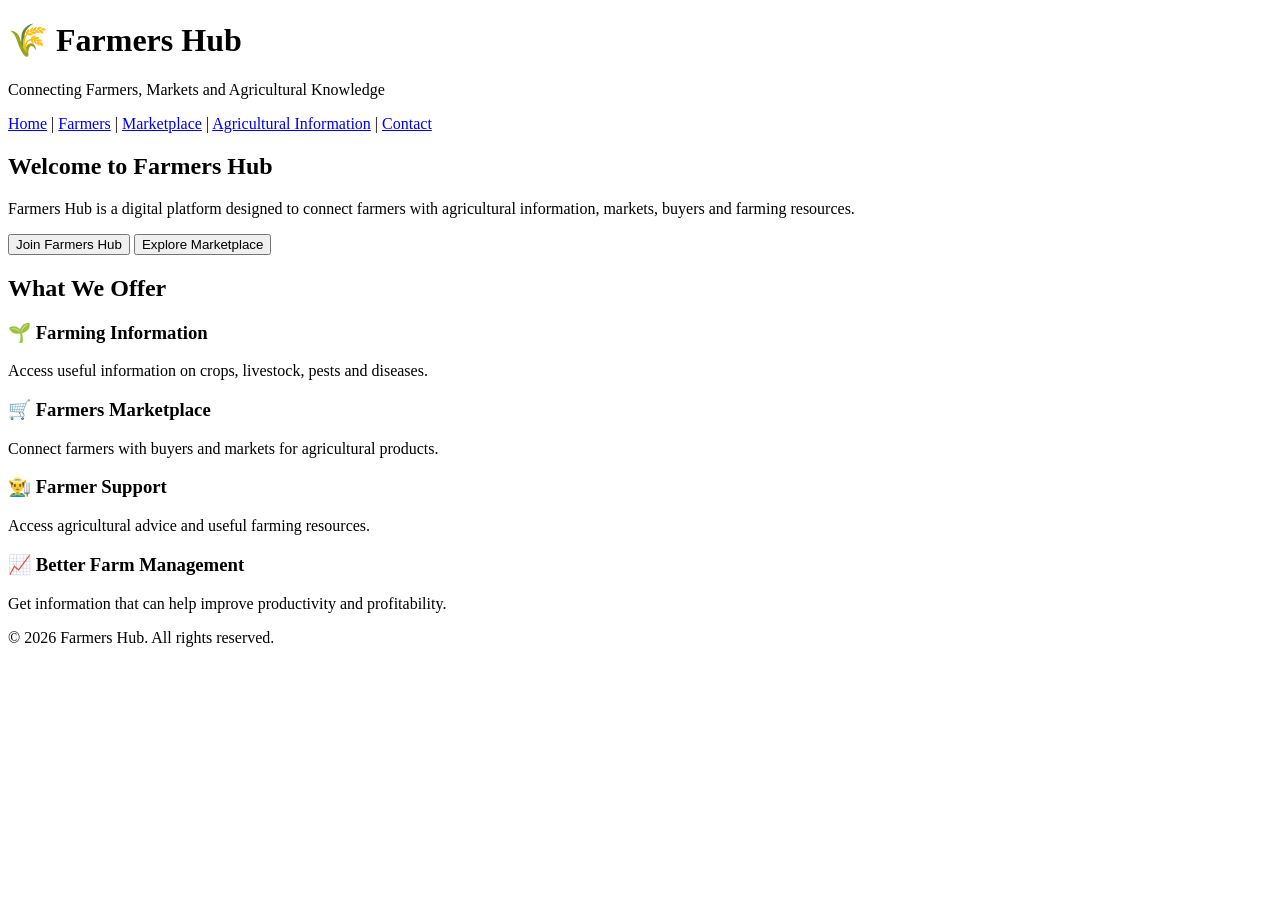
==== index.html @ 207f61c3 "Create index.html" ====
<!DOCTYPE html>
<html lang="en">
<head>
    <meta charset="UTF-8">
    <meta name="viewport" content="width=device-width, initial-scale=1.0">
    <title>Farmers Hub</title>
</head>

<body>

    <header>
        <h1>🌾 Farmers Hub</h1>
        <p>Connecting Farmers, Markets and Agricultural Knowledge</p>

        <nav>
            <a href="#">Home</a> |
            <a href="#">Farmers</a> |
            <a href="#">Marketplace</a> |
            <a href="#">Agricultural Information</a> |
            <a href="#">Contact</a>
        </nav>
    </header>

    <main>

        <section>
            <h2>Welcome to Farmers Hub</h2>
            <p>
                Farmers Hub is a digital platform designed to connect farmers
                with agricultural information, markets, buyers and farming
                resources.
            </p>

            <button>Join Farmers Hub</button>
            <button>Explore Marketplace</button>
        </section>

        <section>
            <h2>What We Offer</h2>

            <h3>🌱 Farming Information</h3>
            <p>Access useful information on crops, livestock, pests and diseases.</p>

            <h3>🛒 Farmers Marketplace</h3>
            <p>Connect farmers with buyers and markets for agricultural products.</p>

            <h3>👨‍🌾 Farmer Support</h3>
            <p>Access agricultural advice and useful farming resources.</p>

            <h3>📈 Better Farm Management</h3>
            <p>Get information that can help improve productivity and profitability.</p>
        </section>

    </main>

    <footer>
        <p>&copy; 2026 Farmers Hub. All rights reserved.</p>
    </footer>

</body>
</html>
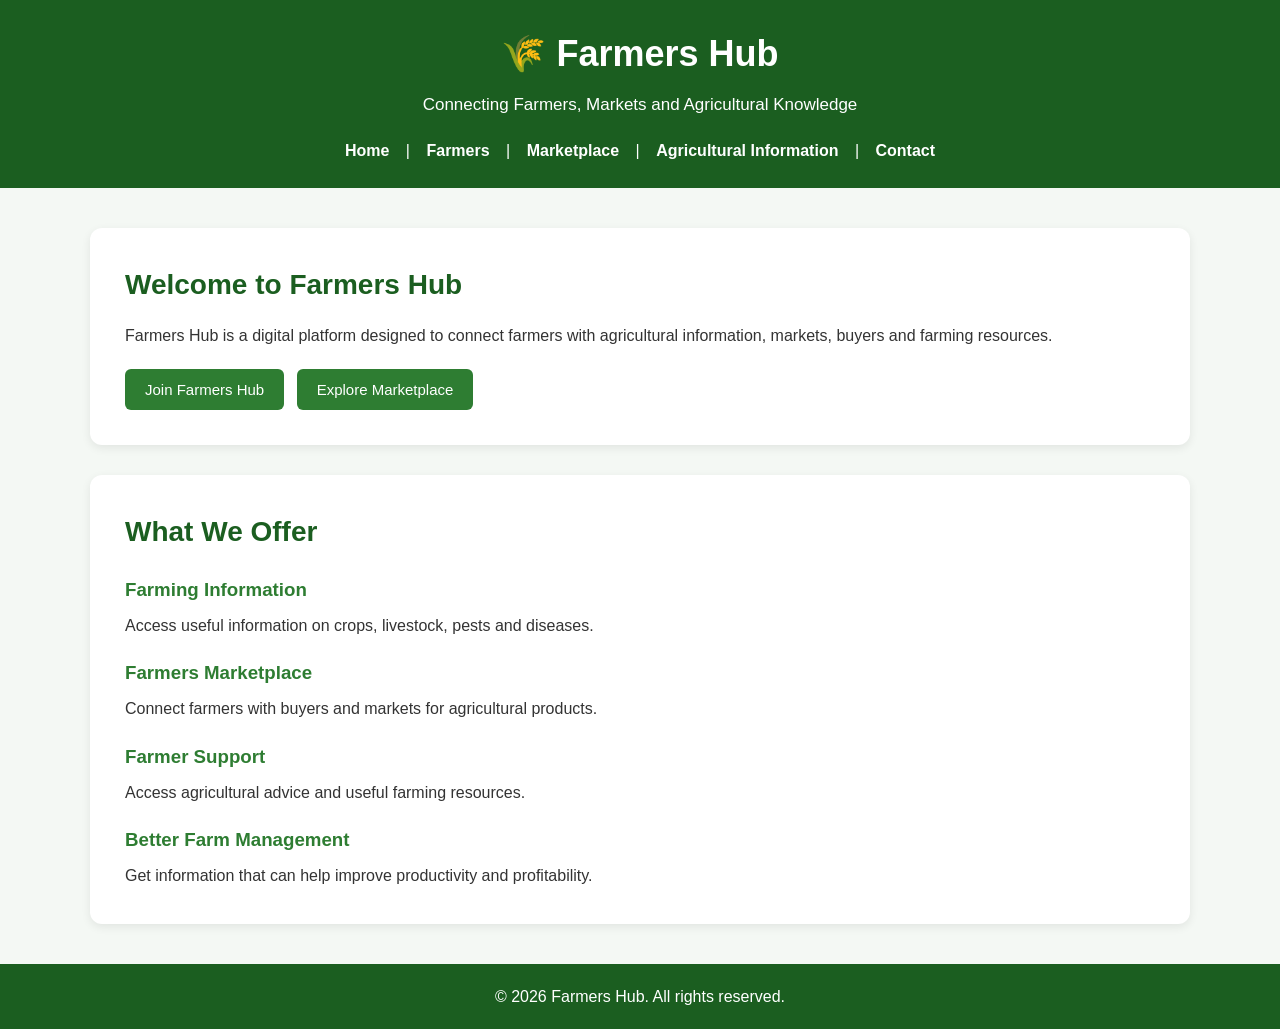
==== commit 9574d1f8: "Update index.html" ====
--- a/index.html
+++ b/index.html
@@ -1,9 +1,11 @@
 <!DOCTYPE html>
 <html lang="en">
 <head>
+   <head>
     <meta charset="UTF-8">
     <meta name="viewport" content="width=device-width, initial-scale=1.0">
     <title>Farmers Hub</title>
+    <link rel="stylesheet" href="style.css">
 </head>
 
 <body>
@@ -38,16 +40,16 @@
         <section>
             <h2>What We Offer</h2>
 
-            <h3>🌱 Farming Information</h3>
+            <h3> Farming Information</h3>
             <p>Access useful information on crops, livestock, pests and diseases.</p>
 
-            <h3>🛒 Farmers Marketplace</h3>
+            <h3> Farmers Marketplace</h3>
             <p>Connect farmers with buyers and markets for agricultural products.</p>
 
-            <h3>👨‍🌾 Farmer Support</h3>
+            <h3> Farmer Support</h3>
             <p>Access agricultural advice and useful farming resources.</p>
 
-            <h3>📈 Better Farm Management</h3>
+            <h3> Better Farm Management</h3>
             <p>Get information that can help improve productivity and profitability.</p>
         </section>
 
--- a/style.css
+++ b/style.css
@@ -0,0 +1,124 @@
+/* Farmers Hub - Main Styles */
+
+* {
+    margin: 0;
+    padding: 0;
+    box-sizing: border-box;
+}
+
+body {
+    font-family: Arial, sans-serif;
+    line-height: 1.6;
+    background: #f4f8f4;
+    color: #333;
+}
+
+/* Header */
+header {
+    background: #1b5e20;
+    color: white;
+    padding: 25px 8%;
+    text-align: center;
+}
+
+header h1 {
+    font-size: 36px;
+    margin-bottom: 8px;
+}
+
+header p {
+    font-size: 17px;
+}
+
+/* Navigation */
+nav {
+    margin-top: 20px;
+}
+
+nav a {
+    color: white;
+    text-decoration: none;
+    margin: 0 12px;
+    font-weight: bold;
+}
+
+nav a:hover {
+    text-decoration: underline;
+}
+
+/* Main sections */
+main {
+    width: 90%;
+    max-width: 1100px;
+    margin: 40px auto;
+}
+
+section {
+    background: white;
+    padding: 35px;
+    margin-bottom: 30px;
+    border-radius: 12px;
+    box-shadow: 0 3px 10px rgba(0, 0, 0, 0.08);
+}
+
+section h2 {
+    color: #1b5e20;
+    margin-bottom: 15px;
+    font-size: 28px;
+}
+
+section h3 {
+    color: #2e7d32;
+    margin-top: 20px;
+    margin-bottom: 8px;
+}
+
+/* Buttons */
+button {
+    background: #2e7d32;
+    color: white;
+    border: none;
+    padding: 12px 20px;
+    margin: 20px 8px 0 0;
+    border-radius: 6px;
+    cursor: pointer;
+    font-size: 15px;
+}
+
+button:hover {
+    background: #1b5e20;
+}
+
+/* Footer */
+footer {
+    background: #1b5e20;
+    color: white;
+    text-align: center;
+    padding: 20px;
+    margin-top: 40px;
+}
+
+/* Mobile phones */
+@media (max-width: 600px) {
+
+    header h1 {
+        font-size: 28px;
+    }
+
+    nav a {
+        display: block;
+        margin: 8px 0;
+    }
+
+    main {
+        width: 94%;
+    }
+
+    section {
+        padding: 25px;
+    }
+
+    button {
+        width: 100%;
+    }
+}
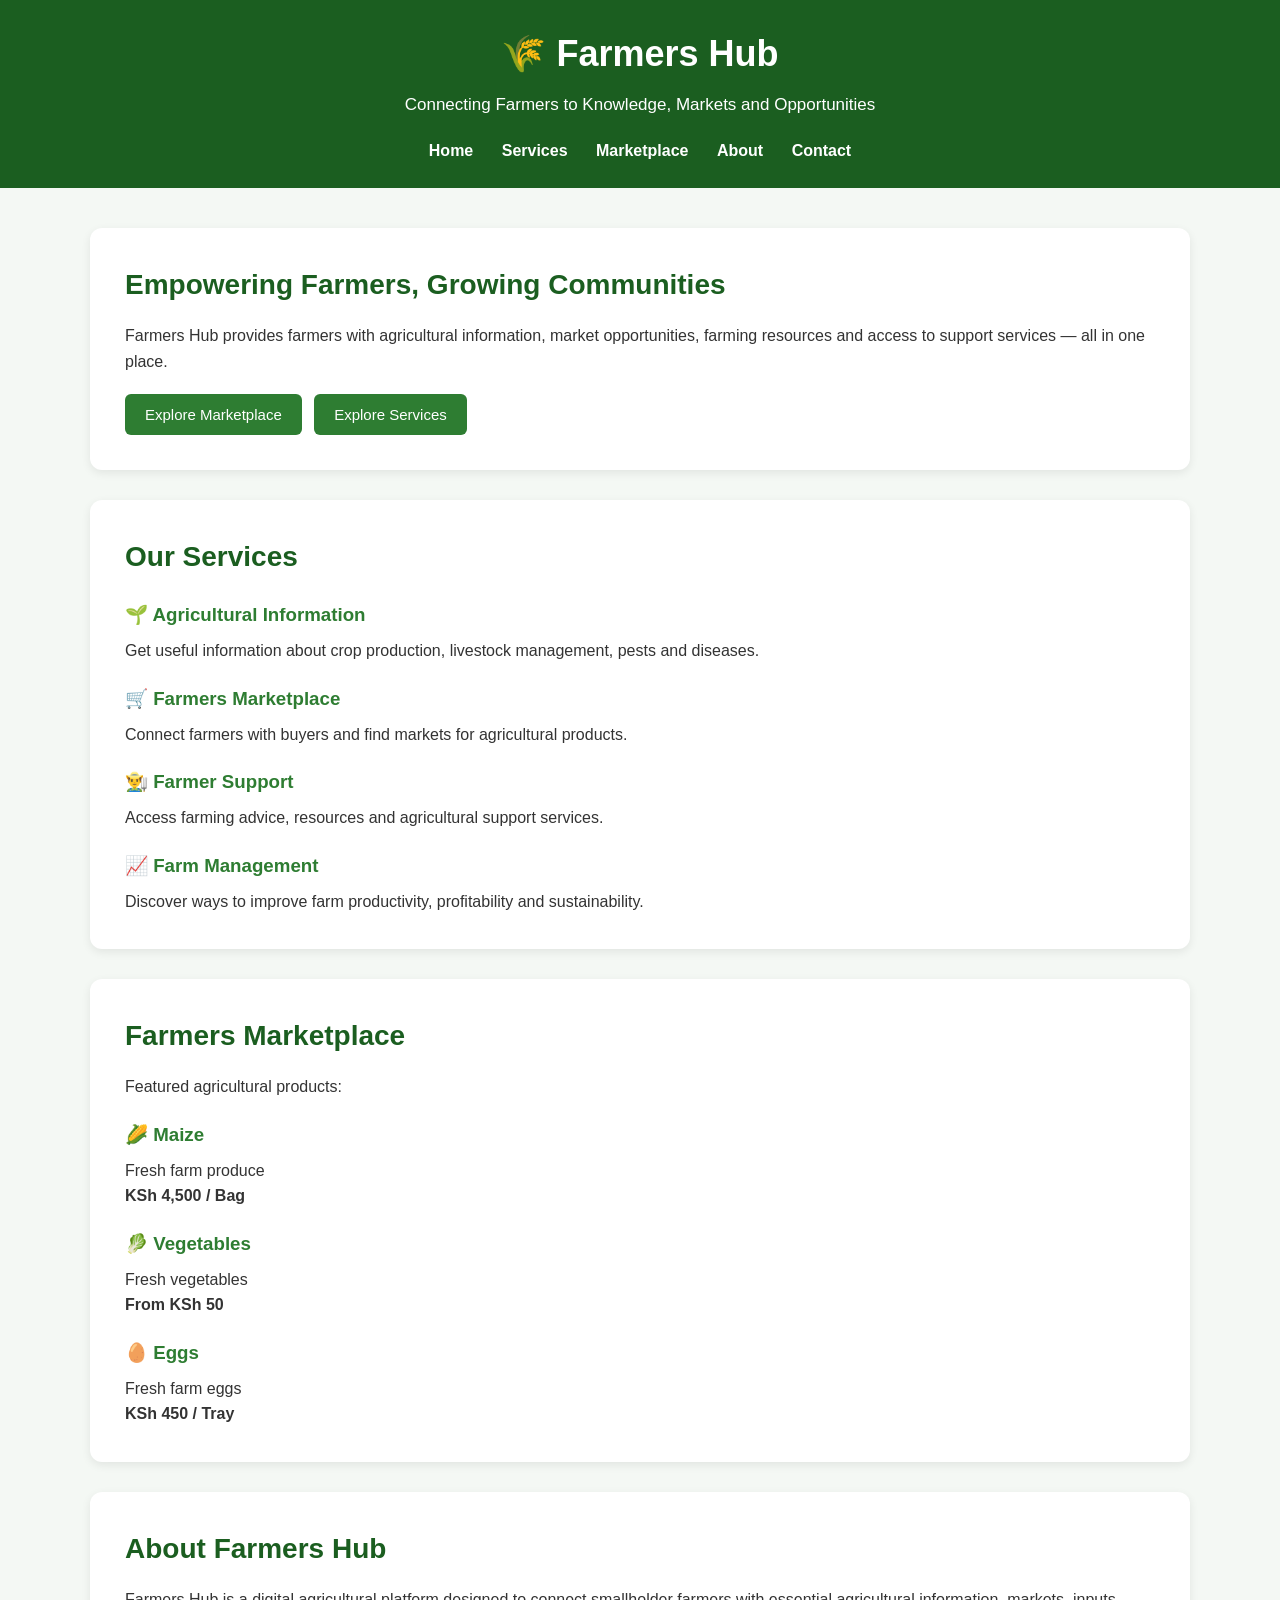
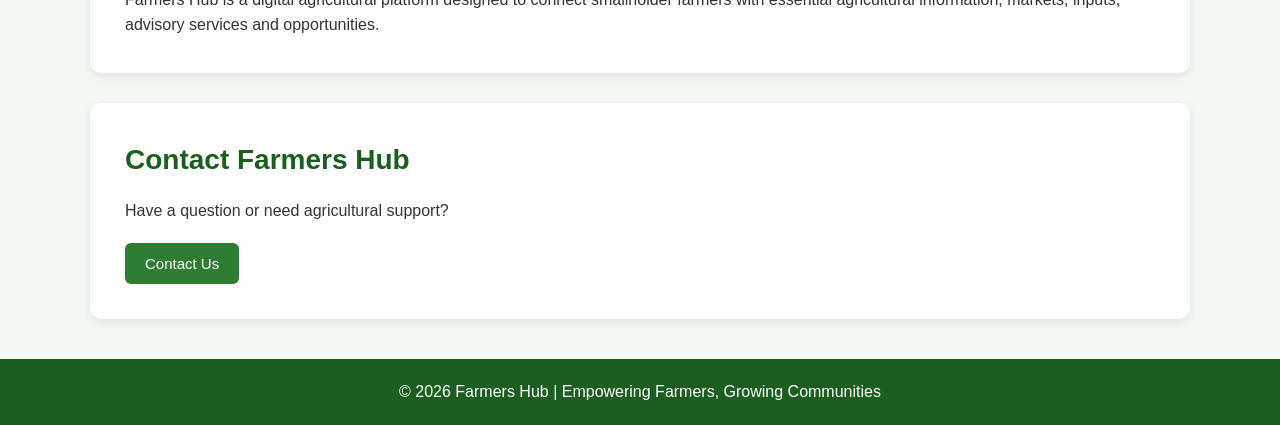
==== commit d9e1272f: "Update index.html" ====
--- a/index.html
+++ b/index.html
@@ -1,63 +1,165 @@
 <!DOCTYPE html>
 <html lang="en">
 <head>
-   <head>
     <meta charset="UTF-8">
     <meta name="viewport" content="width=device-width, initial-scale=1.0">
-    <title>Farmers Hub</title>
+    <title>Farmers Hub | Empowering Farmers</title>
     <link rel="stylesheet" href="style.css">
 </head>
 
 <body>
 
-    <header>
-        <h1>🌾 Farmers Hub</h1>
-        <p>Connecting Farmers, Markets and Agricultural Knowledge</p>
+<header>
+    <h1>🌾 Farmers Hub</h1>
+    <p>Connecting Farmers to Knowledge, Markets and Opportunities</p>
 
-        <nav>
-            <a href="#">Home</a> |
-            <a href="#">Farmers</a> |
-            <a href="#">Marketplace</a> |
-            <a href="#">Agricultural Information</a> |
-            <a href="#">Contact</a>
-        </nav>
-    </header>
+    <nav>
+        <a href="index.html">Home</a>
+        <a href="#services">Services</a>
+        <a href="#marketplace">Marketplace</a>
+        <a href="#about">About</a>
+        <a href="#contact">Contact</a>
+    </nav>
+</header>
 
-    <main>
+<main>
 
-        <section>
-            <h2>Welcome to Farmers Hub</h2>
-            <p>
-                Farmers Hub is a digital platform designed to connect farmers
-                with agricultural information, markets, buyers and farming
-                resources.
-            </p>
+    <!-- Hero Section -->
+    <section class="hero">
+        <h2>Empowering Farmers, Growing Communities</h2>
 
-            <button>Join Farmers Hub</button>
-            <button>Explore Marketplace</button>
-        </section>
+        <p>
+            Farmers Hub provides farmers with agricultural information,
+            market opportunities, farming resources and access to support
+            services — all in one place.
+        </p>
 
-        <section>
-            <h2>What We Offer</h2>
+        <button onclick="location.href='#marketplace'">
+            Explore Marketplace
+        </button>
 
-            <h3> Farming Information</h3>
-            <p>Access useful information on crops, livestock, pests and diseases.</p>
+        <button onclick="location.href='#services'">
+            Explore Services
+        </button>
+    </section>
 
-            <h3> Farmers Marketplace</h3>
-            <p>Connect farmers with buyers and markets for agricultural products.</p>
 
-            <h3> Farmer Support</h3>
-            <p>Access agricultural advice and useful farming resources.</p>
+    <!-- Services -->
+    <section id="services">
 
-            <h3> Better Farm Management</h3>
-            <p>Get information that can help improve productivity and profitability.</p>
-        </section>
+        <h2>Our Services</h2>
 
-    </main>
+        <div class="services">
 
-    <footer>
-        <p>&copy; 2026 Farmers Hub. All rights reserved.</p>
-    </footer>
+            <div class="card">
+                <h3>🌱 Agricultural Information</h3>
+                <p>
+                    Get useful information about crop production,
+                    livestock management, pests and diseases.
+                </p>
+            </div>
+
+            <div class="card">
+                <h3>🛒 Farmers Marketplace</h3>
+                <p>
+                    Connect farmers with buyers and find markets
+                    for agricultural products.
+                </p>
+            </div>
+
+            <div class="card">
+                <h3>👨‍🌾 Farmer Support</h3>
+                <p>
+                    Access farming advice, resources and agricultural
+                    support services.
+                </p>
+            </div>
+
+            <div class="card">
+                <h3>📈 Farm Management</h3>
+                <p>
+                    Discover ways to improve farm productivity,
+                    profitability and sustainability.
+                </p>
+            </div>
+
+        </div>
+
+    </section>
+
+
+    <!-- Marketplace -->
+    <section id="marketplace">
+
+        <h2>Farmers Marketplace</h2>
+
+        <p>Featured agricultural products:</p>
+
+        <div class="products">
+
+            <div class="product">
+                <h3>🌽 Maize</h3>
+                <p>Fresh farm produce</p>
+                <strong>KSh 4,500 / Bag</strong>
+            </div>
+
+            <div class="product">
+                <h3>🥬 Vegetables</h3>
+                <p>Fresh vegetables</p>
+                <strong>From KSh 50</strong>
+            </div>
+
+            <div class="product">
+                <h3>🥚 Eggs</h3>
+                <p>Fresh farm eggs</p>
+                <strong>KSh 450 / Tray</strong>
+            </div>
+
+        </div>
+
+    </section>
+
+
+    <!-- About -->
+    <section id="about">
+
+        <h2>About Farmers Hub</h2>
+
+        <p>
+            Farmers Hub is a digital agricultural platform designed
+            to connect smallholder farmers with essential agricultural
+            information, markets, inputs, advisory services and
+            opportunities.
+        </p>
+
+    </section>
+
+
+    <!-- Contact -->
+    <section id="contact">
+
+        <h2>Contact Farmers Hub</h2>
+
+        <p>
+            Have a question or need agricultural support?
+        </p>
+
+        <button onclick="alert('Thank you for contacting Farmers Hub!')">
+            Contact Us
+        </button>
+
+    </section>
+
+</main>
+
+
+<footer>
+
+    <p>
+        &copy; 2026 Farmers Hub | Empowering Farmers, Growing Communities
+    </p>
+
+</footer>
 
 </body>
 </html>
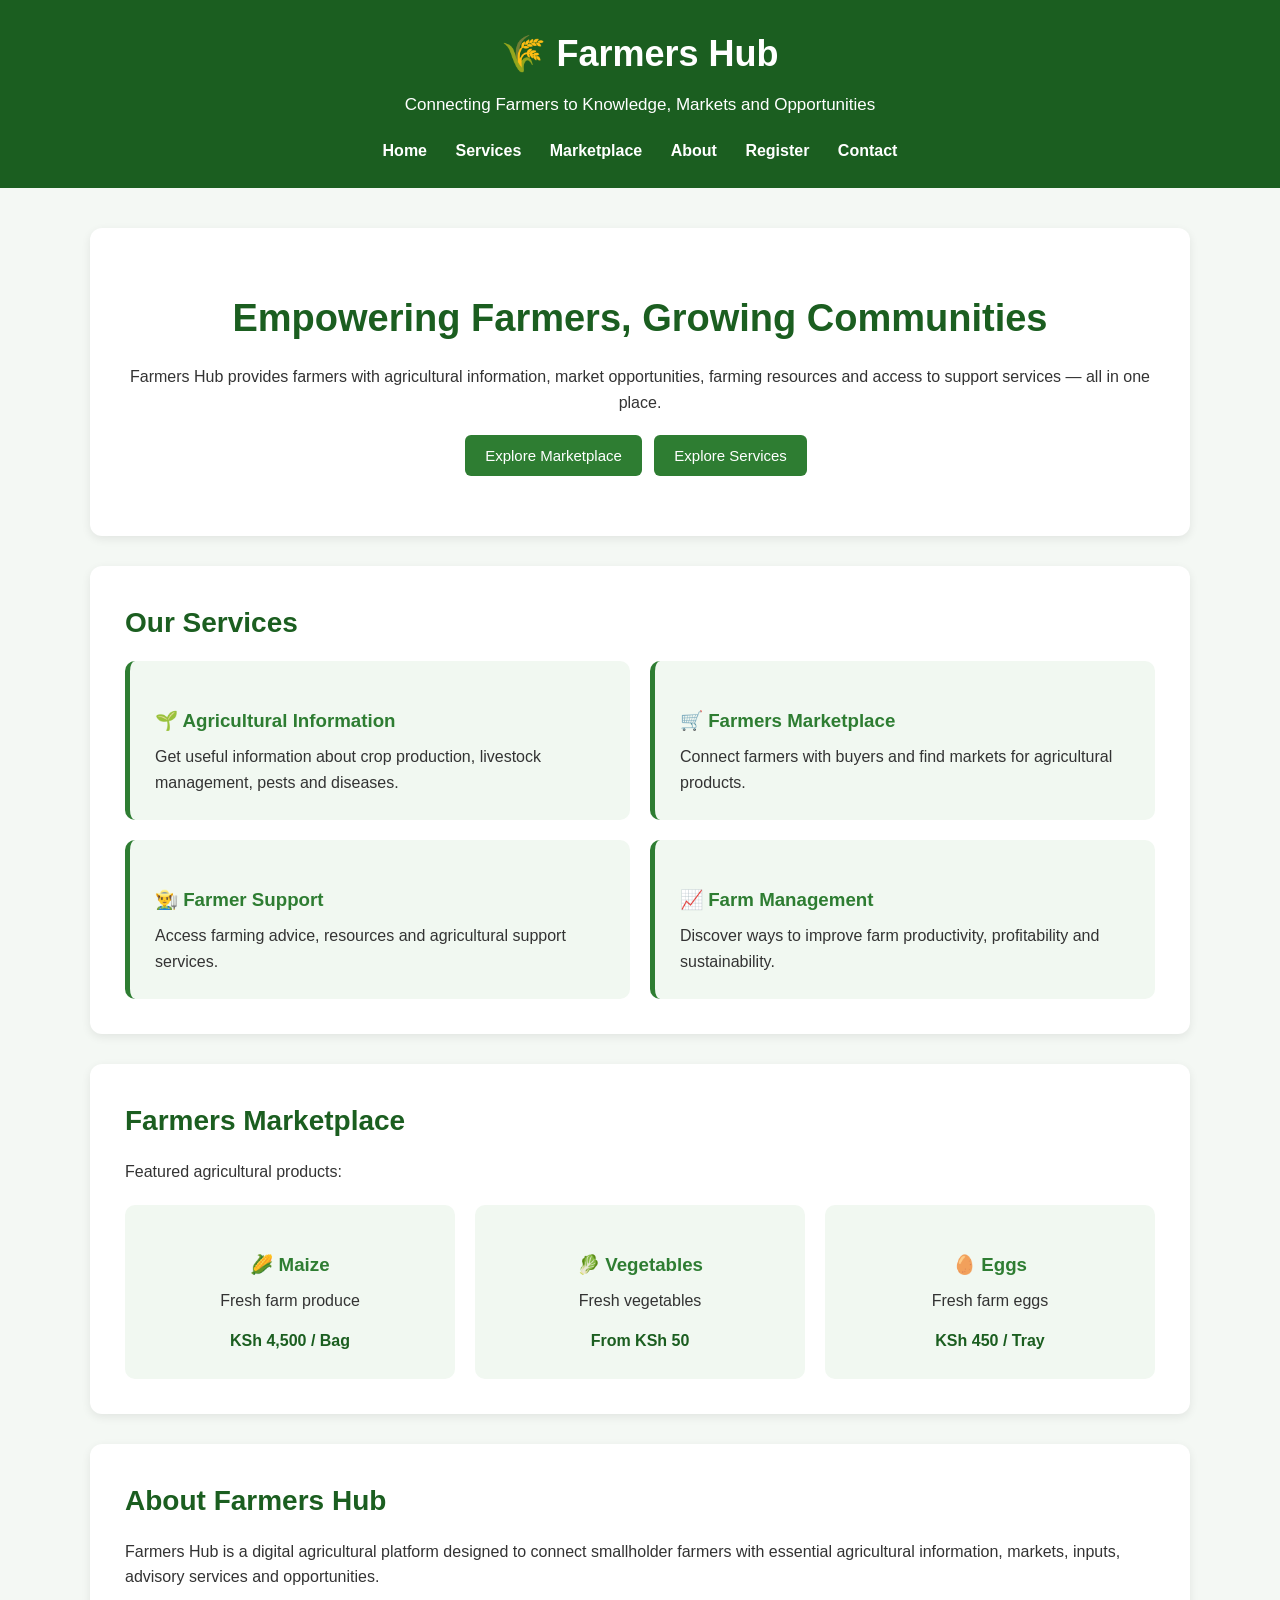
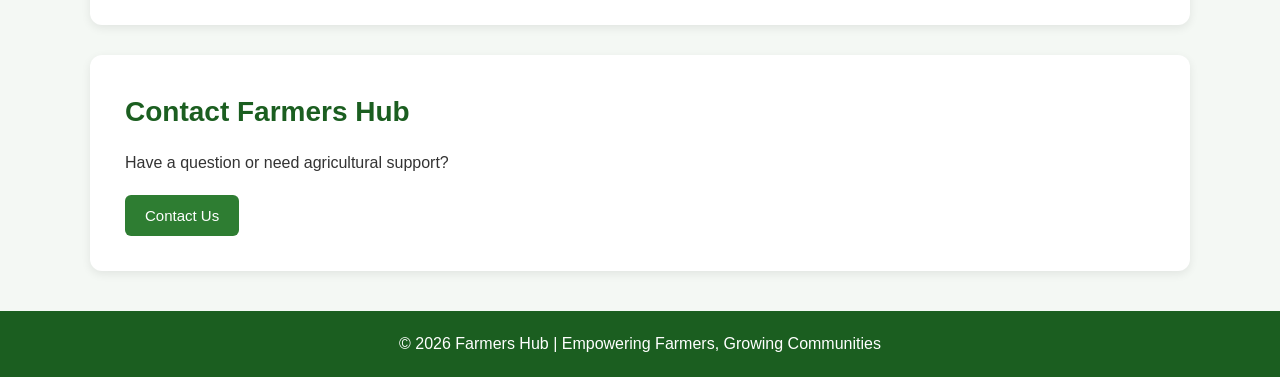
==== commit f8cb1afe: "Update index.html" ====
--- a/index.html
+++ b/index.html
@@ -18,6 +18,7 @@
         <a href="#services">Services</a>
         <a href="#marketplace">Marketplace</a>
         <a href="#about">About</a>
+        <a href="register.html">Register</a>
         <a href="#contact">Contact</a>
     </nav>
 </header>
--- a/style.css
+++ b/style.css
@@ -122,3 +122,102 @@
         width: 100%;
     }
 }
+/* Hero */
+.hero {
+    text-align: center;
+    padding: 60px 30px;
+}
+
+.hero h2 {
+    font-size: 38px;
+}
+
+
+/* Service cards */
+.services {
+    display: grid;
+    grid-template-columns: repeat(2, 1fr);
+    gap: 20px;
+}
+
+.card {
+    padding: 25px;
+    background: #f1f8f1;
+    border-radius: 10px;
+    border-left: 5px solid #2e7d32;
+}
+
+
+/* Marketplace */
+.products {
+    display: grid;
+    grid-template-columns: repeat(3, 1fr);
+    gap: 20px;
+    margin-top: 20px;
+}
+
+.product {
+    padding: 25px;
+    background: #f1f8f1;
+    border-radius: 10px;
+    text-align: center;
+}
+
+.product strong {
+    display: block;
+    margin-top: 15px;
+    color: #1b5e20;
+}
+
+
+/* Mobile */
+@media (max-width: 700px) {
+
+    .services,
+    .products {
+        grid-template-columns: 1fr;
+    }
+
+    .hero h2 {
+        font-size: 30px;
+    }
+    /* Registration Form */
+
+.registration {
+    max-width: 650px;
+    margin: 40px auto;
+}
+
+.registration label {
+    display: block;
+    margin-top: 18px;
+    margin-bottom: 6px;
+    font-weight: bold;
+}
+
+.registration input,
+.registration select {
+    width: 100%;
+    padding: 13px;
+    border: 1px solid #ccc;
+    border-radius: 6px;
+    font-size: 16px;
+}
+
+.registration input:focus,
+.registration select:focus {
+    outline: none;
+    border-color: #2e7d32;
+}
+
+.registration button {
+    width: 100%;
+    margin-top: 25px;
+}
+
+#message {
+    margin-top: 20px;
+    font-weight: bold;
+    text-align: center;
+}
+}
